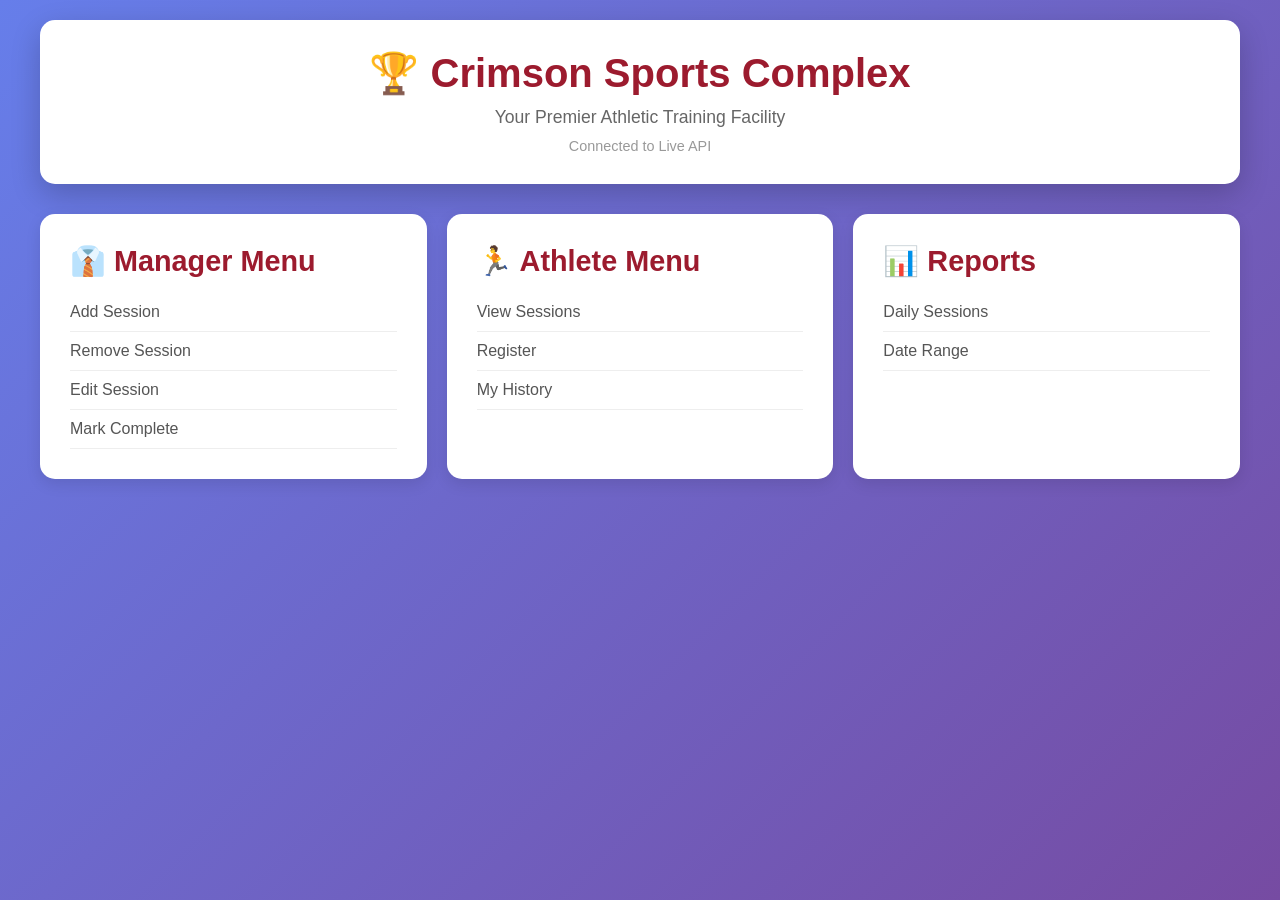
==== mis-221-pa-5-ncortezramirez-1-main/wwwroot/index.html @ 5f436571 "Initial commit - portfolio project" ====
<!DOCTYPE html>
<html lang="en">
<head>
    <meta charset="UTF-8">
    <meta name="viewport" content="width=device-width, initial-scale=1.0">
    <title>Crimson Sports Complex</title>
    <style>
        * {
            margin: 0;
            padding: 0;
            box-sizing: border-box;
        }

        body {
            font-family: 'Segoe UI', Tahoma, Geneva, Verdana, sans-serif;
            background: linear-gradient(135deg, #667eea 0%, #764ba2 100%);
            min-height: 100vh;
            padding: 20px;
        }

        .container {
            max-width: 1200px;
            margin: 0 auto;
        }

        .header {
            background: white;
            padding: 30px;
            border-radius: 15px;
            box-shadow: 0 10px 30px rgba(0,0,0,0.2);
            text-align: center;
            margin-bottom: 30px;
        }

        .header h1 {
            color: #9C1B2E;
            font-size: 2.5em;
            margin-bottom: 10px;
        }

        .header p {
            color: #666;
            font-size: 1.1em;
        }

        .menu-grid {
            display: grid;
            grid-template-columns: repeat(auto-fit, minmax(300px, 1fr));
            gap: 20px;
            margin-bottom: 30px;
        }

        .menu-card {
            background: white;
            padding: 30px;
            border-radius: 15px;
            box-shadow: 0 5px 15px rgba(0,0,0,0.1);
            cursor: pointer;
            transition: transform 0.3s, box-shadow 0.3s;
        }

        .menu-card:hover {
            transform: translateY(-5px);
            box-shadow: 0 10px 25px rgba(0,0,0,0.2);
        }

        .menu-card h2 {
            color: #9C1B2E;
            margin-bottom: 15px;
            font-size: 1.8em;
        }

        .menu-card ul {
            list-style: none;
        }

        .menu-card li {
            padding: 10px 0;
            border-bottom: 1px solid #eee;
            color: #555;
        }

        .modal {
            display: none;
            position: fixed;
            top: 0;
            left: 0;
            width: 100%;
            height: 100%;
            background: rgba(0,0,0,0.7);
            z-index: 1000;
            overflow-y: auto;
        }

        .modal-content {
            background: white;
            max-width: 900px;
            margin: 50px auto;
            padding: 40px;
            border-radius: 15px;
            box-shadow: 0 20px 60px rgba(0,0,0,0.3);
        }

        .modal-header {
            display: flex;
            justify-content: space-between;
            align-items: center;
            margin-bottom: 30px;
        }

        .modal-header h2 {
            color: #9C1B2E;
            font-size: 2em;
        }

        .close-btn {
            background: #9C1B2E;
            color: white;
            border: none;
            padding: 10px 20px;
            border-radius: 5px;
            cursor: pointer;
            font-size: 1em;
        }

        .close-btn:hover {
            background: #7a1624;
        }

        .form-group {
            margin-bottom: 20px;
        }

        .form-group label {
            display: block;
            margin-bottom: 8px;
            color: #333;
            font-weight: 600;
        }

        .form-group input, .form-group select {
            width: 100%;
            padding: 12px;
            border: 2px solid #ddd;
            border-radius: 8px;
            font-size: 1em;
            transition: border-color 0.3s;
        }

        .form-group input:focus, .form-group select:focus {
            outline: none;
            border-color: #9C1B2E;
        }

        .btn {
            background: #9C1B2E;
            color: white;
            border: none;
            padding: 12px 30px;
            border-radius: 8px;
            cursor: pointer;
            font-size: 1em;
            margin-right: 10px;
            margin-bottom: 10px;
            transition: background 0.3s;
        }

        .btn:hover {
            background: #7a1624;
        }

        .btn-secondary {
            background: #667eea;
        }

        .btn-secondary:hover {
            background: #5568d3;
        }

        .sessions-table {
            width: 100%;
            border-collapse: collapse;
            margin-top: 20px;
        }

        .sessions-table th {
            background: #9C1B2E;
            color: white;
            padding: 12px;
            text-align: left;
        }

        .sessions-table td {
            padding: 12px;
            border-bottom: 1px solid #ddd;
        }

        .sessions-table tr:hover {
            background: #f5f5f5;
        }

        .game-container {
            text-align: center;
            padding: 20px;
        }

        .game-board {
            display: grid;
            grid-template-columns: repeat(4, 80px);
            grid-gap: 10px;
            margin: 20px auto;
            justify-content: center;
        }

        .game-cell {
            width: 80px;
            height: 80px;
            background: #ccc;
            display: flex;
            align-items: center;
            justify-content: center;
            font-size: 1.5em;
            font-weight: bold;
            border-radius: 8px;
            color: white;
        }

        .game-cell[data-value="2"] { background: #eee4da; color: #776e65; }
        .game-cell[data-value="4"] { background: #ede0c8; color: #776e65; }
        .game-cell[data-value="8"] { background: #f2b179; }
        .game-cell[data-value="16"] { background: #f59563; }
        .game-cell[data-value="32"] { background: #f67c5f; }
        .game-cell[data-value="64"] { background: #f65e3b; }

        .score-display {
            font-size: 1.5em;
            color: #9C1B2E;
            margin: 20px 0;
            font-weight: bold;
        }

        .success-message {
            background: #4caf50;
            color: white;
            padding: 15px;
            border-radius: 8px;
            margin-bottom: 20px;
        }

        .error-message {
            background: #f44336;
            color: white;
            padding: 15px;
            border-radius: 8px;
            margin-bottom: 20px;
        }

        .loading {
            text-align: center;
            padding: 20px;
            color: #666;
        }
    </style>
</head>
<body>
    <div class="container">
        <div class="header">
            <h1>🏆 Crimson Sports Complex</h1>
            <p>Your Premier Athletic Training Facility</p>
            <p style="font-size: 0.9em; color: #999; margin-top: 10px;">Connected to Live API</p>
        </div>

        <div class="menu-grid">
            <div class="menu-card" onclick="showManagerMenu()">
                <h2>👔 Manager Menu</h2>
                <ul>
                    <li>Add Session</li>
                    <li>Remove Session</li>
                    <li>Edit Session</li>
                    <li>Mark Complete</li>
                </ul>
            </div>

            <div class="menu-card" onclick="showAthleteMenu()">
                <h2>🏃 Athlete Menu</h2>
                <ul>
                    <li>View Sessions</li>
                    <li>Register</li>
                    <li>My History</li>
                </ul>
            </div>

            <div class="menu-card" onclick="showReportsMenu()">
                <h2>📊 Reports</h2>
                <ul>
                    <li>Daily Sessions</li>
                    <li>Date Range</li>
                </ul>
            </div>
        </div>
    </div>

    <!-- Manager Modal -->
    <div id="managerModal" class="modal">
        <div class="modal-content">
            <div class="modal-header">
                <h2>Manager Dashboard</h2>
                <button class="close-btn" onclick="closeModal('managerModal')">Close</button>
            </div>
            <div id="managerContent">
                <button class="btn" onclick="showAddSession()">Add Session</button>
                <button class="btn" onclick="showRemoveSession()">Remove Session</button>
                <button class="btn" onclick="showEditSession()">Edit Session</button>
                <button class="btn" onclick="showMarkComplete()">Mark Complete</button>
            </div>
        </div>
    </div>

    <!-- Athlete Modal -->
    <div id="athleteModal" class="modal">
        <div class="modal-content">
            <div class="modal-header">
                <h2>Athlete Portal</h2>
                <button class="close-btn" onclick="closeModal('athleteModal')">Close</button>
            </div>
            <div id="athleteContent">
                <button class="btn" onclick="viewAvailableSessions()">View Available Sessions</button>
                <button class="btn" onclick="showRegisterForm()">Register for Session</button>
                <button class="btn" onclick="viewMyHistory()">My History</button>
            </div>
        </div>
    </div>

    <!-- Reports Modal -->
    <div id="reportsModal" class="modal">
        <div class="modal-content">
            <div class="modal-header">
                <h2>Reports Dashboard</h2>
                <button class="close-btn" onclick="closeModal('reportsModal')">Close</button>
            </div>
            <div id="reportsContent">
                <button class="btn" onclick="showDailyReport()">Daily Sessions</button>
                <button class="btn" onclick="showDateRangeReport()">Date Range</button>
            </div>
        </div>
    </div>

    <script>
        const API_BASE = 'http://localhost:5000/api';
        let currentSessionForReg = null;

        // Utility Functions
        async function apiCall(endpoint, method = 'GET', body = null) {
            try {
                const options = {
                    method: method,
                    headers: {
                        'Content-Type': 'application/json'
                    }
                };
                
                if (body) {
                    options.body = JSON.stringify(body);
                }
                
                const response = await fetch(API_BASE + endpoint, options);
                
                if (!response.ok) {
                    throw new Error('API call failed');
                }
                
                return await response.json();
            } catch (error) {
                console.error('API Error:', error);
                showError('Connection error. Make sure the API is running on port 5000.');
                return null;
            }
        }

        function showError(message) {
            alert(message);
        }

        function showSuccess(message) {
            alert(message);
        }

        // Modal Functions
        function showManagerMenu() {
            document.getElementById('managerModal').style.display = 'block';
        }

        function showAthleteMenu() {
            document.getElementById('athleteModal').style.display = 'block';
        }

        function showReportsMenu() {
            document.getElementById('reportsModal').style.display = 'block';
        }

        function closeModal(modalId) {
            document.getElementById(modalId).style.display = 'none';
        }

        // Manager Functions
        function showAddSession() {
            const content = document.getElementById('managerContent');
            content.innerHTML = `
                <h3>Add New Session</h3>
                <div class="form-group">
                    <label>Sport Name:</label>
                    <input type="text" id="sportName">
                </div>
                <div class="form-group">
                    <label>Coach Name:</label>
                    <input type="text" id="coachName">
                </div>
                <div class="form-group">
                    <label>Duration (minutes):</label>
                    <input type="number" id="duration">
                </div>
                <div class="form-group">
                    <label>Price ($):</label>
                    <input type="number" step="0.01" id="price">
                </div>
                <div class="form-group">
                    <label>Max Seats:</label>
                    <input type="number" id="seats">
                </div>
                <button class="btn" onclick="addSession()">Add Session</button>
                <button class="btn-secondary btn" onclick="showManagerMenu()">Back</button>
            `;
        }

        async function addSession() {
            const sessionData = {
                sport: document.getElementById('sportName').value,
                coach: document.getElementById('coachName').value,
                duration: parseInt(document.getElementById('duration').value),
                price: parseFloat(document.getElementById('price').value),
                seats: parseInt(document.getElementById('seats').value)
            };

            const result = await apiCall('/sessions', 'POST', sessionData);
            
            if (result) {
                showSuccess('Session added successfully!');
                showManagerMenu();
            }
        }

        async function showRemoveSession() {
            const sessions = await apiCall('/sessions');
            
            if (!sessions) return;

            let html = '<h3>Remove Session</h3><table class="sessions-table"><tr><th>ID</th><th>Sport</th><th>Coach</th><th>Action</th></tr>';
            
            for (let i = 0; i < sessions.length; i++) {
                if (sessions[i] != null) {
                    html += `<tr>
                        <td>${sessions[i].id}</td>
                        <td>${sessions[i].sport}</td>
                        <td>${sessions[i].coach}</td>
                        <td><button class="btn" onclick="removeSession(${sessions[i].id})">Delete</button></td>
                    </tr>`;
                }
            }
            
            html += '</table>';
            document.getElementById('managerContent').innerHTML = html;
        }

        async function removeSession(id) {
            const result = await apiCall('/sessions/' + id, 'DELETE');
            
            if (result) {
                showSuccess('Session deleted successfully!');
                showRemoveSession();
            }
        }

        async function showEditSession() {
            const sessions = await apiCall('/sessions');
            
            if (!sessions) return;

            let html = '<h3>Edit Session</h3><table class="sessions-table"><tr><th>ID</th><th>Sport</th><th>Current Price</th><th>Action</th></tr>';
            
            for (let i = 0; i < sessions.length; i++) {
                if (sessions[i] != null) {
                    html += `<tr>
                        <td>${sessions[i].id}</td>
                        <td>${sessions[i].sport}</td>
                        <td>$${sessions[i].price}</td>
                        <td><button class="btn" onclick="editSessionPrompt(${sessions[i].id}, ${sessions[i].price})">Edit</button></td>
                    </tr>`;
                }
            }
            
            html += '</table>';
            document.getElementById('managerContent').innerHTML = html;
        }

        async function editSessionPrompt(id, currentPrice) {
            const newPrice = prompt('Enter new price (current: $' + currentPrice + '):');
            
            if (newPrice) {
                const result = await apiCall('/sessions/' + id, 'PUT', { price: parseFloat(newPrice) });
                
                if (result) {
                    showSuccess('Session updated successfully!');
                    showEditSession();
                }
            }
        }

        async function showMarkComplete() {
            const sessionId = prompt('Enter Session ID to mark complete:');
            
            if (sessionId) {
                const result = await apiCall('/sessions/complete/' + sessionId, 'POST');
                
                if (result) {
                    showSuccess(result.message);
                }
            }
        }

        // Athlete Functions
        async function viewAvailableSessions() {
            const sessions = await apiCall('/sessions');
            
            if (!sessions) return;

            let html = '<h3>Available Sessions</h3><table class="sessions-table"><tr><th>ID</th><th>Sport</th><th>Coach</th><th>Duration</th><th>Price</th><th>Seats Left</th></tr>';
            
            for (let i = 0; i < sessions.length; i++) {
                if (sessions[i] != null && sessions[i].seatsLeft > 0) {
                    html += `<tr>
                        <td>${sessions[i].id}</td>
                        <td>${sessions[i].sport}</td>
                        <td>${sessions[i].coach}</td>
                        <td>${sessions[i].duration} min</td>
                        <td>$${sessions[i].price}</td>
                        <td>${sessions[i].seatsLeft}</td>
                    </tr>`;
                }
            }
            
            html += '</table>';
            document.getElementById('athleteContent').innerHTML = html;
        }

        async function showRegisterForm() {
            const sessions = await apiCall('/sessions');
            
            if (!sessions) return;

            let html = `
                <h3>Register for Session</h3>
                <div class="form-group">
                    <label>Select Session:</label>
                    <select id="sessionSelect">`;
            
            for (let i = 0; i < sessions.length; i++) {
                if (sessions[i] != null && sessions[i].seatsLeft > 0) {
                    html += `<option value="${sessions[i].id}" data-price="${sessions[i].price}">${sessions[i].sport} - ${sessions[i].coach} ($${sessions[i].price})</option>`;
                }
            }
            
            html += `
                    </select>
                </div>
                <div class="form-group">
                    <label>Your Email:</label>
                    <input type="email" id="athleteEmail">
                </div>
                <div class="form-group">
                    <label>Your Name:</label>
                    <input type="text" id="athleteName">
                </div>
                <button class="btn" onclick="offerGame()">Continue to Payment</button>
            `;
            
            document.getElementById('athleteContent').innerHTML = html;
        }

        function offerGame() {
            const email = document.getElementById('athleteEmail').value;
            const name = document.getElementById('athleteName').value;
            const sessionSelect = document.getElementById('sessionSelect');
            
            if (!email || !name) {
                showError('Please fill in all fields');
                return;
            }
            
            currentSessionForReg = {
                sessionId: parseInt(sessionSelect.value),
                email: email,
                name: name,
                price: parseFloat(sessionSelect.options[sessionSelect.selectedIndex].dataset.price)
            };

            const content = document.getElementById('athleteContent');
            content.innerHTML = `
                <div class="game-container">
                    <h3>🎮 Play Crimson 2048 for 10% Discount!</h3>
                    <p>Reach 100 points to win a discount on your registration</p>
                    <div class="score-display">Score: <span id="gameScore">0</span> / 100</div>
                    <div class="game-board" id="gameBoard"></div>
                    <p>Use Arrow Keys to Play</p>
                    <button class="btn" onclick="skipGame()">Skip Game</button>
                    <button class="btn-secondary btn" onclick="initGame()">Start Game</button>
                </div>
            `;
        }

        let gameBoard = [];
        let gameScore = 0;
        let gameActive = false;

        function initGame() {
            gameBoard = [];
            for (let i = 0; i < 16; i++) {
                gameBoard.push(0);
            }
            gameScore = 0;
            gameActive = true;
            addNewTile();
            addNewTile();
            renderGame();
            document.addEventListener('keydown', handleKeyPress);
        }

        function addNewTile() {
            const empty = [];
            for (let i = 0; i < gameBoard.length; i++) {
                if (gameBoard[i] === 0) {
                    empty.push(i);
                }
            }
            
            if (empty.length > 0) {
                const pos = empty[Math.floor(Math.random() * empty.length)];
                gameBoard[pos] = Math.random() < 0.9 ? 2 : 4;
            }
        }

        function renderGame() {
            const board = document.getElementById('gameBoard');
            board.innerHTML = '';
            
            for (let i = 0; i < gameBoard.length; i++) {
                const cell = document.createElement('div');
                cell.className = 'game-cell';
                cell.setAttribute('data-value', gameBoard[i]);
                cell.textContent = gameBoard[i] || '';
                board.appendChild(cell);
            }
            
            document.getElementById('gameScore').textContent = gameScore;
            
            if (gameScore >= 100 && gameActive) {
                gameActive = false;
                document.removeEventListener('keydown', handleKeyPress);
                setTimeout(function() {
                    completeRegistration(true);
                }, 500);
            }
        }

        function handleKeyPress(e) {
            if (!gameActive) return;
            
            if (e.key === 'ArrowUp' || e.key === 'ArrowDown' || e.key === 'ArrowLeft' || e.key === 'ArrowRight') {
                e.preventDefault();
                addNewTile();
                gameScore = gameScore + Math.floor(Math.random() * 20) + 5;
                renderGame();
            }
        }

        function skipGame() {
            gameActive = false;
            document.removeEventListener('keydown', handleKeyPress);
            completeRegistration(false);
        }

        async function completeRegistration(discount) {
            const registrationData = {
                email: currentSessionForReg.email,
                name: currentSessionForReg.name,
                sessionId: currentSessionForReg.sessionId,
                discountApplied: discount
            };

            const result = await apiCall('/registrations', 'POST', registrationData);
            
            if (result) {
                let finalPrice = currentSessionForReg.price;
                if (discount) {
                    finalPrice = finalPrice * 0.9;
                }

                document.getElementById('athleteContent').innerHTML = `
                    <div class="success-message">
                        <h3>✅ Registration Successful!</h3>
                        <p>Sport: ${result.sportName}</p>
                        <p>Price: $${finalPrice.toFixed(2)} ${discount ? '(10% discount applied!)' : ''}</p>
                        <p>Confirmation sent to ${result.email}</p>
                    </div>
                `;
            }
        }

        async function viewMyHistory() {
            const email = prompt('Enter your email:');
            
            if (!email) return;

            const registrations = await apiCall('/registrations/athlete/' + email);
            
            if (!registrations) return;

            let html = '<h3>My Registration History</h3><table class="sessions-table"><tr><th>Date</th><th>Sport</th><th>Status</th></tr>';
            
            for (let i = 0; i < registrations.length; i++) {
                if (registrations[i] != null) {
                    html += `<tr>
                        <td>${registrations[i].date}</td>
                        <td>${registrations[i].sportName}</td>
                        <td>${registrations[i].status}</td>
                    </tr>`;
                }
            }
            
            html += '</table>';
            document.getElementById('athleteContent').innerHTML = html;
        }

        // Reports Functions
        async function showDailyReport() {
            const report = await apiCall('/registrations/reports/daily');
            
            if (!report) return;

            let html = '<h3>Daily Sessions Report</h3><table class="sessions-table"><tr><th>Date</th><th>Registrations</th></tr>';
            
            for (let i = 0; i < report.length; i++) {
                if (report[i] != null) {
                    html += `<tr>
                        <td>${report[i].date}</td>
                        <td>${report[i].count}</td>
                    </tr>`;
                }
            }
            
            html += '</table>';
            document.getElementById('reportsContent').innerHTML = html;
        }

        async function showDateRangeReport() {
            const startDate = prompt('Enter start date (MM/DD/YYYY):');
            const endDate = prompt('Enter end date (MM/DD/YYYY):');
            
            if (!startDate || !endDate) return;

            const report = await apiCall('/registrations/reports/daterange?startDate=' + startDate + '&endDate=' + endDate);
            
            if (!report) return;

            let html = '<h3>Date Range Report</h3><table class="sessions-table"><tr><th>ID</th><th>Athlete</th><th>Email</th><th>Sport</th><th>Date</th></tr>';
            
            for (let i = 0; i < report.length; i++) {
                if (report[i] != null) {
                    html += `<tr>
                        <td>${report[i].id}</td>
                        <td>${report[i].name}</td>
                        <td>${report[i].email}</td>
                        <td>${report[i].sportName}</td>
                        <td>${report[i].date}</td>
                    </tr>`;
                }
            }
            
            html += '</table>';
            document.getElementById('reportsContent').innerHTML = html;
        }

        // Close modals when clicking outside
        window.onclick = function(event) {
            if (event.target.className === 'modal') {
                event.target.style.display = 'none';
            }
        }
    </script>
</body>
</html>
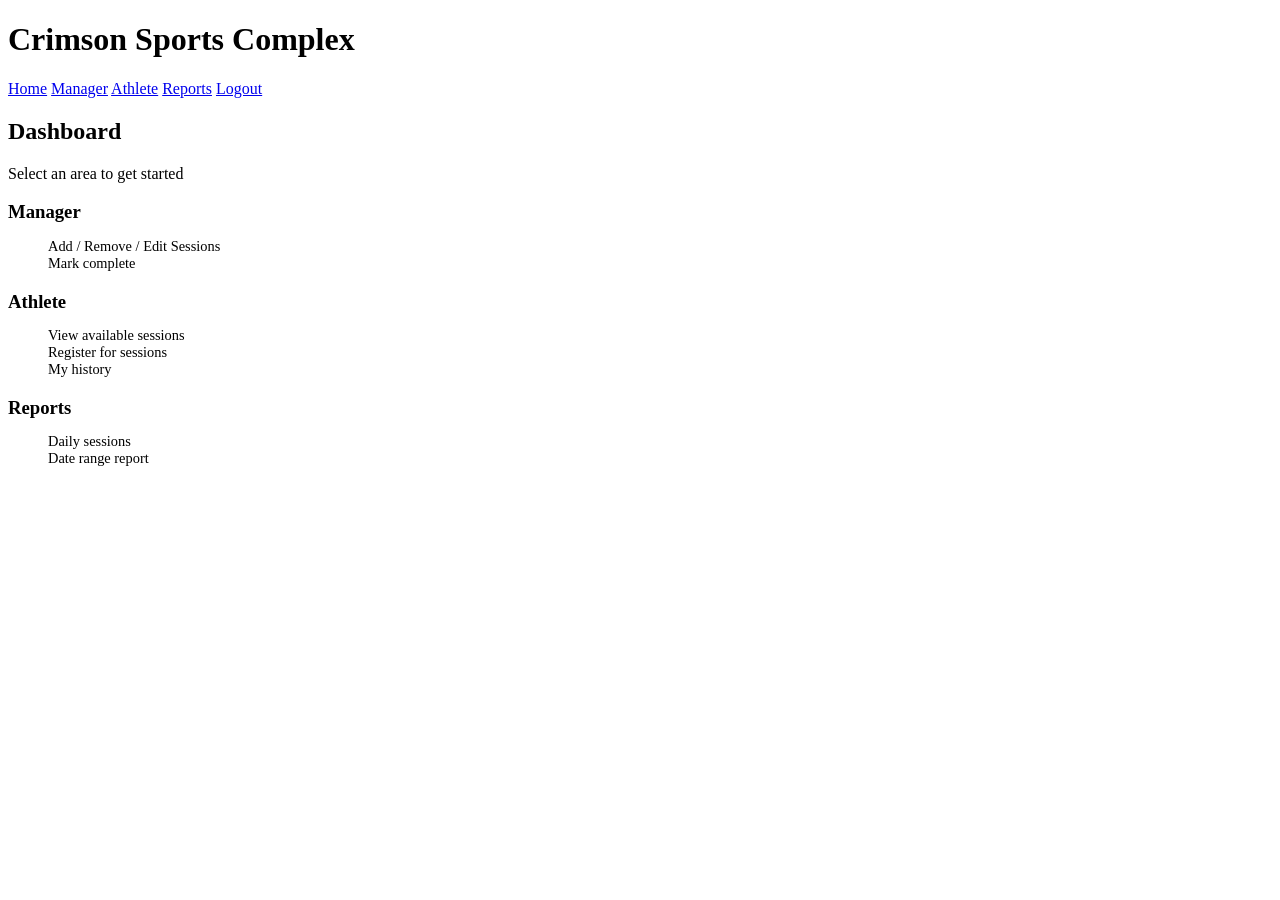
==== commit f54d8830: "redesign UI" ====
--- a/mis-221-pa-5-ncortezramirez-1-main/wwwroot/index.html
+++ b/mis-221-pa-5-ncortezramirez-1-main/wwwroot/index.html
@@ -1,800 +1,60 @@
 <!DOCTYPE html>
 <html lang="en">
 <head>
-    <meta charset="UTF-8">
-    <meta name="viewport" content="width=device-width, initial-scale=1.0">
-    <title>Crimson Sports Complex</title>
-    <style>
-        * {
-            margin: 0;
-            padding: 0;
-            box-sizing: border-box;
-        }
-
-        body {
-            font-family: 'Segoe UI', Tahoma, Geneva, Verdana, sans-serif;
-            background: linear-gradient(135deg, #667eea 0%, #764ba2 100%);
-            min-height: 100vh;
-            padding: 20px;
-        }
-
-        .container {
-            max-width: 1200px;
-            margin: 0 auto;
-        }
-
-        .header {
-            background: white;
-            padding: 30px;
-            border-radius: 15px;
-            box-shadow: 0 10px 30px rgba(0,0,0,0.2);
-            text-align: center;
-            margin-bottom: 30px;
-        }
-
-        .header h1 {
-            color: #9C1B2E;
-            font-size: 2.5em;
-            margin-bottom: 10px;
-        }
-
-        .header p {
-            color: #666;
-            font-size: 1.1em;
-        }
-
-        .menu-grid {
-            display: grid;
-            grid-template-columns: repeat(auto-fit, minmax(300px, 1fr));
-            gap: 20px;
-            margin-bottom: 30px;
-        }
-
-        .menu-card {
-            background: white;
-            padding: 30px;
-            border-radius: 15px;
-            box-shadow: 0 5px 15px rgba(0,0,0,0.1);
-            cursor: pointer;
-            transition: transform 0.3s, box-shadow 0.3s;
-        }
-
-        .menu-card:hover {
-            transform: translateY(-5px);
-            box-shadow: 0 10px 25px rgba(0,0,0,0.2);
-        }
-
-        .menu-card h2 {
-            color: #9C1B2E;
-            margin-bottom: 15px;
-            font-size: 1.8em;
-        }
-
-        .menu-card ul {
-            list-style: none;
-        }
-
-        .menu-card li {
-            padding: 10px 0;
-            border-bottom: 1px solid #eee;
-            color: #555;
-        }
-
-        .modal {
-            display: none;
-            position: fixed;
-            top: 0;
-            left: 0;
-            width: 100%;
-            height: 100%;
-            background: rgba(0,0,0,0.7);
-            z-index: 1000;
-            overflow-y: auto;
-        }
-
-        .modal-content {
-            background: white;
-            max-width: 900px;
-            margin: 50px auto;
-            padding: 40px;
-            border-radius: 15px;
-            box-shadow: 0 20px 60px rgba(0,0,0,0.3);
-        }
-
-        .modal-header {
-            display: flex;
-            justify-content: space-between;
-            align-items: center;
-            margin-bottom: 30px;
-        }
-
-        .modal-header h2 {
-            color: #9C1B2E;
-            font-size: 2em;
-        }
-
-        .close-btn {
-            background: #9C1B2E;
-            color: white;
-            border: none;
-            padding: 10px 20px;
-            border-radius: 5px;
-            cursor: pointer;
-            font-size: 1em;
-        }
-
-        .close-btn:hover {
-            background: #7a1624;
-        }
-
-        .form-group {
-            margin-bottom: 20px;
-        }
-
-        .form-group label {
-            display: block;
-            margin-bottom: 8px;
-            color: #333;
-            font-weight: 600;
-        }
-
-        .form-group input, .form-group select {
-            width: 100%;
-            padding: 12px;
-            border: 2px solid #ddd;
-            border-radius: 8px;
-            font-size: 1em;
-            transition: border-color 0.3s;
-        }
-
-        .form-group input:focus, .form-group select:focus {
-            outline: none;
-            border-color: #9C1B2E;
-        }
-
-        .btn {
-            background: #9C1B2E;
-            color: white;
-            border: none;
-            padding: 12px 30px;
-            border-radius: 8px;
-            cursor: pointer;
-            font-size: 1em;
-            margin-right: 10px;
-            margin-bottom: 10px;
-            transition: background 0.3s;
-        }
-
-        .btn:hover {
-            background: #7a1624;
-        }
-
-        .btn-secondary {
-            background: #667eea;
-        }
-
-        .btn-secondary:hover {
-            background: #5568d3;
-        }
-
-        .sessions-table {
-            width: 100%;
-            border-collapse: collapse;
-            margin-top: 20px;
-        }
-
-        .sessions-table th {
-            background: #9C1B2E;
-            color: white;
-            padding: 12px;
-            text-align: left;
-        }
-
-        .sessions-table td {
-            padding: 12px;
-            border-bottom: 1px solid #ddd;
-        }
-
-        .sessions-table tr:hover {
-            background: #f5f5f5;
-        }
-
-        .game-container {
-            text-align: center;
-            padding: 20px;
-        }
-
-        .game-board {
-            display: grid;
-            grid-template-columns: repeat(4, 80px);
-            grid-gap: 10px;
-            margin: 20px auto;
-            justify-content: center;
-        }
-
-        .game-cell {
-            width: 80px;
-            height: 80px;
-            background: #ccc;
-            display: flex;
-            align-items: center;
-            justify-content: center;
-            font-size: 1.5em;
-            font-weight: bold;
-            border-radius: 8px;
-            color: white;
-        }
-
-        .game-cell[data-value="2"] { background: #eee4da; color: #776e65; }
-        .game-cell[data-value="4"] { background: #ede0c8; color: #776e65; }
-        .game-cell[data-value="8"] { background: #f2b179; }
-        .game-cell[data-value="16"] { background: #f59563; }
-        .game-cell[data-value="32"] { background: #f67c5f; }
-        .game-cell[data-value="64"] { background: #f65e3b; }
-
-        .score-display {
-            font-size: 1.5em;
-            color: #9C1B2E;
-            margin: 20px 0;
-            font-weight: bold;
-        }
-
-        .success-message {
-            background: #4caf50;
-            color: white;
-            padding: 15px;
-            border-radius: 8px;
-            margin-bottom: 20px;
-        }
-
-        .error-message {
-            background: #f44336;
-            color: white;
-            padding: 15px;
-            border-radius: 8px;
-            margin-bottom: 20px;
-        }
-
-        .loading {
-            text-align: center;
-            padding: 20px;
-            color: #666;
-        }
-    </style>
+  <meta charset="UTF-8">
+  <meta name="viewport" content="width=device-width, initial-scale=1.0">
+  <title>Crimson Sports Complex</title>
+  <link rel="stylesheet" href="/css/styles.css">
 </head>
 <body>
-    <div class="container">
-        <div class="header">
-            <h1>🏆 Crimson Sports Complex</h1>
-            <p>Your Premier Athletic Training Facility</p>
-            <p style="font-size: 0.9em; color: #999; margin-top: 10px;">Connected to Live API</p>
-        </div>
+  <div class="app">
+    <header class="nav-header">
+      <h1>Crimson Sports Complex</h1>
+      <nav class="nav-links">
+        <a href="/index.html" class="active">Home</a>
+        <a href="/manager.html">Manager</a>
+        <a href="/athlete.html">Athlete</a>
+        <a href="/reports.html">Reports</a>
+        <span id="userInfo" style="color: var(--text-muted);"></span>
+        <a href="/login.html" id="logoutLink">Logout</a>
+      </nav>
+    </header>
 
-        <div class="menu-grid">
-            <div class="menu-card" onclick="showManagerMenu()">
-                <h2>👔 Manager Menu</h2>
-                <ul>
-                    <li>Add Session</li>
-                    <li>Remove Session</li>
-                    <li>Edit Session</li>
-                    <li>Mark Complete</li>
-                </ul>
-            </div>
+    <h2 class="page-title">Dashboard</h2>
+    <p class="page-subtitle">Select an area to get started</p>
 
-            <div class="menu-card" onclick="showAthleteMenu()">
-                <h2>🏃 Athlete Menu</h2>
-                <ul>
-                    <li>View Sessions</li>
-                    <li>Register</li>
-                    <li>My History</li>
-                </ul>
-            </div>
+    <div class="card-grid">
+      <a href="/manager.html" class="card" style="text-decoration: none; color: inherit;">
+        <h3 style="color: var(--crimson); margin-bottom: 0.5rem;">Manager</h3>
+        <ul style="list-style: none; color: var(--text-muted); font-size: 0.9rem;">
+          <li>Add / Remove / Edit Sessions</li>
+          <li>Mark complete</li>
+        </ul>
+      </a>
+      <a href="/athlete.html" class="card" style="text-decoration: none; color: inherit;">
+        <h3 style="color: var(--crimson); margin-bottom: 0.5rem;">Athlete</h3>
+        <ul style="list-style: none; color: var(--text-muted); font-size: 0.9rem;">
+          <li>View available sessions</li>
+          <li>Register for sessions</li>
+          <li>My history</li>
+        </ul>
+      </a>
+      <a href="/reports.html" class="card" style="text-decoration: none; color: inherit;">
+        <h3 style="color: var(--crimson); margin-bottom: 0.5rem;">Reports</h3>
+        <ul style="list-style: none; color: var(--text-muted); font-size: 0.9rem;">
+          <li>Daily sessions</li>
+          <li>Date range report</li>
+        </ul>
+      </a>
+    </div>
+  </div>
 
-            <div class="menu-card" onclick="showReportsMenu()">
-                <h2>📊 Reports</h2>
-                <ul>
-                    <li>Daily Sessions</li>
-                    <li>Date Range</li>
-                </ul>
-            </div>
-        </div>
-    </div>
-
-    <!-- Manager Modal -->
-    <div id="managerModal" class="modal">
-        <div class="modal-content">
-            <div class="modal-header">
-                <h2>Manager Dashboard</h2>
-                <button class="close-btn" onclick="closeModal('managerModal')">Close</button>
-            </div>
-            <div id="managerContent">
-                <button class="btn" onclick="showAddSession()">Add Session</button>
-                <button class="btn" onclick="showRemoveSession()">Remove Session</button>
-                <button class="btn" onclick="showEditSession()">Edit Session</button>
-                <button class="btn" onclick="showMarkComplete()">Mark Complete</button>
-            </div>
-        </div>
-    </div>
-
-    <!-- Athlete Modal -->
-    <div id="athleteModal" class="modal">
-        <div class="modal-content">
-            <div class="modal-header">
-                <h2>Athlete Portal</h2>
-                <button class="close-btn" onclick="closeModal('athleteModal')">Close</button>
-            </div>
-            <div id="athleteContent">
-                <button class="btn" onclick="viewAvailableSessions()">View Available Sessions</button>
-                <button class="btn" onclick="showRegisterForm()">Register for Session</button>
-                <button class="btn" onclick="viewMyHistory()">My History</button>
-            </div>
-        </div>
-    </div>
-
-    <!-- Reports Modal -->
-    <div id="reportsModal" class="modal">
-        <div class="modal-content">
-            <div class="modal-header">
-                <h2>Reports Dashboard</h2>
-                <button class="close-btn" onclick="closeModal('reportsModal')">Close</button>
-            </div>
-            <div id="reportsContent">
-                <button class="btn" onclick="showDailyReport()">Daily Sessions</button>
-                <button class="btn" onclick="showDateRangeReport()">Date Range</button>
-            </div>
-        </div>
-    </div>
-
-    <script>
-        const API_BASE = 'http://localhost:5000/api';
-        let currentSessionForReg = null;
-
-        // Utility Functions
-        async function apiCall(endpoint, method = 'GET', body = null) {
-            try {
-                const options = {
-                    method: method,
-                    headers: {
-                        'Content-Type': 'application/json'
-                    }
-                };
-                
-                if (body) {
-                    options.body = JSON.stringify(body);
-                }
-                
-                const response = await fetch(API_BASE + endpoint, options);
-                
-                if (!response.ok) {
-                    throw new Error('API call failed');
-                }
-                
-                return await response.json();
-            } catch (error) {
-                console.error('API Error:', error);
-                showError('Connection error. Make sure the API is running on port 5000.');
-                return null;
-            }
-        }
-
-        function showError(message) {
-            alert(message);
-        }
-
-        function showSuccess(message) {
-            alert(message);
-        }
-
-        // Modal Functions
-        function showManagerMenu() {
-            document.getElementById('managerModal').style.display = 'block';
-        }
-
-        function showAthleteMenu() {
-            document.getElementById('athleteModal').style.display = 'block';
-        }
-
-        function showReportsMenu() {
-            document.getElementById('reportsModal').style.display = 'block';
-        }
-
-        function closeModal(modalId) {
-            document.getElementById(modalId).style.display = 'none';
-        }
-
-        // Manager Functions
-        function showAddSession() {
-            const content = document.getElementById('managerContent');
-            content.innerHTML = `
-                <h3>Add New Session</h3>
-                <div class="form-group">
-                    <label>Sport Name:</label>
-                    <input type="text" id="sportName">
-                </div>
-                <div class="form-group">
-                    <label>Coach Name:</label>
-                    <input type="text" id="coachName">
-                </div>
-                <div class="form-group">
-                    <label>Duration (minutes):</label>
-                    <input type="number" id="duration">
-                </div>
-                <div class="form-group">
-                    <label>Price ($):</label>
-                    <input type="number" step="0.01" id="price">
-                </div>
-                <div class="form-group">
-                    <label>Max Seats:</label>
-                    <input type="number" id="seats">
-                </div>
-                <button class="btn" onclick="addSession()">Add Session</button>
-                <button class="btn-secondary btn" onclick="showManagerMenu()">Back</button>
-            `;
-        }
-
-        async function addSession() {
-            const sessionData = {
-                sport: document.getElementById('sportName').value,
-                coach: document.getElementById('coachName').value,
-                duration: parseInt(document.getElementById('duration').value),
-                price: parseFloat(document.getElementById('price').value),
-                seats: parseInt(document.getElementById('seats').value)
-            };
-
-            const result = await apiCall('/sessions', 'POST', sessionData);
-            
-            if (result) {
-                showSuccess('Session added successfully!');
-                showManagerMenu();
-            }
-        }
-
-        async function showRemoveSession() {
-            const sessions = await apiCall('/sessions');
-            
-            if (!sessions) return;
-
-            let html = '<h3>Remove Session</h3><table class="sessions-table"><tr><th>ID</th><th>Sport</th><th>Coach</th><th>Action</th></tr>';
-            
-            for (let i = 0; i < sessions.length; i++) {
-                if (sessions[i] != null) {
-                    html += `<tr>
-                        <td>${sessions[i].id}</td>
-                        <td>${sessions[i].sport}</td>
-                        <td>${sessions[i].coach}</td>
-                        <td><button class="btn" onclick="removeSession(${sessions[i].id})">Delete</button></td>
-                    </tr>`;
-                }
-            }
-            
-            html += '</table>';
-            document.getElementById('managerContent').innerHTML = html;
-        }
-
-        async function removeSession(id) {
-            const result = await apiCall('/sessions/' + id, 'DELETE');
-            
-            if (result) {
-                showSuccess('Session deleted successfully!');
-                showRemoveSession();
-            }
-        }
-
-        async function showEditSession() {
-            const sessions = await apiCall('/sessions');
-            
-            if (!sessions) return;
-
-            let html = '<h3>Edit Session</h3><table class="sessions-table"><tr><th>ID</th><th>Sport</th><th>Current Price</th><th>Action</th></tr>';
-            
-            for (let i = 0; i < sessions.length; i++) {
-                if (sessions[i] != null) {
-                    html += `<tr>
-                        <td>${sessions[i].id}</td>
-                        <td>${sessions[i].sport}</td>
-                        <td>$${sessions[i].price}</td>
-                        <td><button class="btn" onclick="editSessionPrompt(${sessions[i].id}, ${sessions[i].price})">Edit</button></td>
-                    </tr>`;
-                }
-            }
-            
-            html += '</table>';
-            document.getElementById('managerContent').innerHTML = html;
-        }
-
-        async function editSessionPrompt(id, currentPrice) {
-            const newPrice = prompt('Enter new price (current: $' + currentPrice + '):');
-            
-            if (newPrice) {
-                const result = await apiCall('/sessions/' + id, 'PUT', { price: parseFloat(newPrice) });
-                
-                if (result) {
-                    showSuccess('Session updated successfully!');
-                    showEditSession();
-                }
-            }
-        }
-
-        async function showMarkComplete() {
-            const sessionId = prompt('Enter Session ID to mark complete:');
-            
-            if (sessionId) {
-                const result = await apiCall('/sessions/complete/' + sessionId, 'POST');
-                
-                if (result) {
-                    showSuccess(result.message);
-                }
-            }
-        }
-
-        // Athlete Functions
-        async function viewAvailableSessions() {
-            const sessions = await apiCall('/sessions');
-            
-            if (!sessions) return;
-
-            let html = '<h3>Available Sessions</h3><table class="sessions-table"><tr><th>ID</th><th>Sport</th><th>Coach</th><th>Duration</th><th>Price</th><th>Seats Left</th></tr>';
-            
-            for (let i = 0; i < sessions.length; i++) {
-                if (sessions[i] != null && sessions[i].seatsLeft > 0) {
-                    html += `<tr>
-                        <td>${sessions[i].id}</td>
-                        <td>${sessions[i].sport}</td>
-                        <td>${sessions[i].coach}</td>
-                        <td>${sessions[i].duration} min</td>
-                        <td>$${sessions[i].price}</td>
-                        <td>${sessions[i].seatsLeft}</td>
-                    </tr>`;
-                }
-            }
-            
-            html += '</table>';
-            document.getElementById('athleteContent').innerHTML = html;
-        }
-
-        async function showRegisterForm() {
-            const sessions = await apiCall('/sessions');
-            
-            if (!sessions) return;
-
-            let html = `
-                <h3>Register for Session</h3>
-                <div class="form-group">
-                    <label>Select Session:</label>
-                    <select id="sessionSelect">`;
-            
-            for (let i = 0; i < sessions.length; i++) {
-                if (sessions[i] != null && sessions[i].seatsLeft > 0) {
-                    html += `<option value="${sessions[i].id}" data-price="${sessions[i].price}">${sessions[i].sport} - ${sessions[i].coach} ($${sessions[i].price})</option>`;
-                }
-            }
-            
-            html += `
-                    </select>
-                </div>
-                <div class="form-group">
-                    <label>Your Email:</label>
-                    <input type="email" id="athleteEmail">
-                </div>
-                <div class="form-group">
-                    <label>Your Name:</label>
-                    <input type="text" id="athleteName">
-                </div>
-                <button class="btn" onclick="offerGame()">Continue to Payment</button>
-            `;
-            
-            document.getElementById('athleteContent').innerHTML = html;
-        }
-
-        function offerGame() {
-            const email = document.getElementById('athleteEmail').value;
-            const name = document.getElementById('athleteName').value;
-            const sessionSelect = document.getElementById('sessionSelect');
-            
-            if (!email || !name) {
-                showError('Please fill in all fields');
-                return;
-            }
-            
-            currentSessionForReg = {
-                sessionId: parseInt(sessionSelect.value),
-                email: email,
-                name: name,
-                price: parseFloat(sessionSelect.options[sessionSelect.selectedIndex].dataset.price)
-            };
-
-            const content = document.getElementById('athleteContent');
-            content.innerHTML = `
-                <div class="game-container">
-                    <h3>🎮 Play Crimson 2048 for 10% Discount!</h3>
-                    <p>Reach 100 points to win a discount on your registration</p>
-                    <div class="score-display">Score: <span id="gameScore">0</span> / 100</div>
-                    <div class="game-board" id="gameBoard"></div>
-                    <p>Use Arrow Keys to Play</p>
-                    <button class="btn" onclick="skipGame()">Skip Game</button>
-                    <button class="btn-secondary btn" onclick="initGame()">Start Game</button>
-                </div>
-            `;
-        }
-
-        let gameBoard = [];
-        let gameScore = 0;
-        let gameActive = false;
-
-        function initGame() {
-            gameBoard = [];
-            for (let i = 0; i < 16; i++) {
-                gameBoard.push(0);
-            }
-            gameScore = 0;
-            gameActive = true;
-            addNewTile();
-            addNewTile();
-            renderGame();
-            document.addEventListener('keydown', handleKeyPress);
-        }
-
-        function addNewTile() {
-            const empty = [];
-            for (let i = 0; i < gameBoard.length; i++) {
-                if (gameBoard[i] === 0) {
-                    empty.push(i);
-                }
-            }
-            
-            if (empty.length > 0) {
-                const pos = empty[Math.floor(Math.random() * empty.length)];
-                gameBoard[pos] = Math.random() < 0.9 ? 2 : 4;
-            }
-        }
-
-        function renderGame() {
-            const board = document.getElementById('gameBoard');
-            board.innerHTML = '';
-            
-            for (let i = 0; i < gameBoard.length; i++) {
-                const cell = document.createElement('div');
-                cell.className = 'game-cell';
-                cell.setAttribute('data-value', gameBoard[i]);
-                cell.textContent = gameBoard[i] || '';
-                board.appendChild(cell);
-            }
-            
-            document.getElementById('gameScore').textContent = gameScore;
-            
-            if (gameScore >= 100 && gameActive) {
-                gameActive = false;
-                document.removeEventListener('keydown', handleKeyPress);
-                setTimeout(function() {
-                    completeRegistration(true);
-                }, 500);
-            }
-        }
-
-        function handleKeyPress(e) {
-            if (!gameActive) return;
-            
-            if (e.key === 'ArrowUp' || e.key === 'ArrowDown' || e.key === 'ArrowLeft' || e.key === 'ArrowRight') {
-                e.preventDefault();
-                addNewTile();
-                gameScore = gameScore + Math.floor(Math.random() * 20) + 5;
-                renderGame();
-            }
-        }
-
-        function skipGame() {
-            gameActive = false;
-            document.removeEventListener('keydown', handleKeyPress);
-            completeRegistration(false);
-        }
-
-        async function completeRegistration(discount) {
-            const registrationData = {
-                email: currentSessionForReg.email,
-                name: currentSessionForReg.name,
-                sessionId: currentSessionForReg.sessionId,
-                discountApplied: discount
-            };
-
-            const result = await apiCall('/registrations', 'POST', registrationData);
-            
-            if (result) {
-                let finalPrice = currentSessionForReg.price;
-                if (discount) {
-                    finalPrice = finalPrice * 0.9;
-                }
-
-                document.getElementById('athleteContent').innerHTML = `
-                    <div class="success-message">
-                        <h3>✅ Registration Successful!</h3>
-                        <p>Sport: ${result.sportName}</p>
-                        <p>Price: $${finalPrice.toFixed(2)} ${discount ? '(10% discount applied!)' : ''}</p>
-                        <p>Confirmation sent to ${result.email}</p>
-                    </div>
-                `;
-            }
-        }
-
-        async function viewMyHistory() {
-            const email = prompt('Enter your email:');
-            
-            if (!email) return;
-
-            const registrations = await apiCall('/registrations/athlete/' + email);
-            
-            if (!registrations) return;
-
-            let html = '<h3>My Registration History</h3><table class="sessions-table"><tr><th>Date</th><th>Sport</th><th>Status</th></tr>';
-            
-            for (let i = 0; i < registrations.length; i++) {
-                if (registrations[i] != null) {
-                    html += `<tr>
-                        <td>${registrations[i].date}</td>
-                        <td>${registrations[i].sportName}</td>
-                        <td>${registrations[i].status}</td>
-                    </tr>`;
-                }
-            }
-            
-            html += '</table>';
-            document.getElementById('athleteContent').innerHTML = html;
-        }
-
-        // Reports Functions
-        async function showDailyReport() {
-            const report = await apiCall('/registrations/reports/daily');
-            
-            if (!report) return;
-
-            let html = '<h3>Daily Sessions Report</h3><table class="sessions-table"><tr><th>Date</th><th>Registrations</th></tr>';
-            
-            for (let i = 0; i < report.length; i++) {
-                if (report[i] != null) {
-                    html += `<tr>
-                        <td>${report[i].date}</td>
-                        <td>${report[i].count}</td>
-                    </tr>`;
-                }
-            }
-            
-            html += '</table>';
-            document.getElementById('reportsContent').innerHTML = html;
-        }
-
-        async function showDateRangeReport() {
-            const startDate = prompt('Enter start date (MM/DD/YYYY):');
-            const endDate = prompt('Enter end date (MM/DD/YYYY):');
-            
-            if (!startDate || !endDate) return;
-
-            const report = await apiCall('/registrations/reports/daterange?startDate=' + startDate + '&endDate=' + endDate);
-            
-            if (!report) return;
-
-            let html = '<h3>Date Range Report</h3><table class="sessions-table"><tr><th>ID</th><th>Athlete</th><th>Email</th><th>Sport</th><th>Date</th></tr>';
-            
-            for (let i = 0; i < report.length; i++) {
-                if (report[i] != null) {
-                    html += `<tr>
-                        <td>${report[i].id}</td>
-                        <td>${report[i].name}</td>
-                        <td>${report[i].email}</td>
-                        <td>${report[i].sportName}</td>
-                        <td>${report[i].date}</td>
-                    </tr>`;
-                }
-            }
-            
-            html += '</table>';
-            document.getElementById('reportsContent').innerHTML = html;
-        }
-
-        // Close modals when clicking outside
-        window.onclick = function(event) {
-            if (event.target.className === 'modal') {
-                event.target.style.display = 'none';
-            }
-        }
-    </script>
+  <script src="/js/api.js"></script>
+  <script>
+    const user = requireAuth();
+    if (user) {
+      document.getElementById('userInfo').textContent = `${user.name} (${user.role})`;
+    }
+  </script>
 </body>
-</html>+</html>
